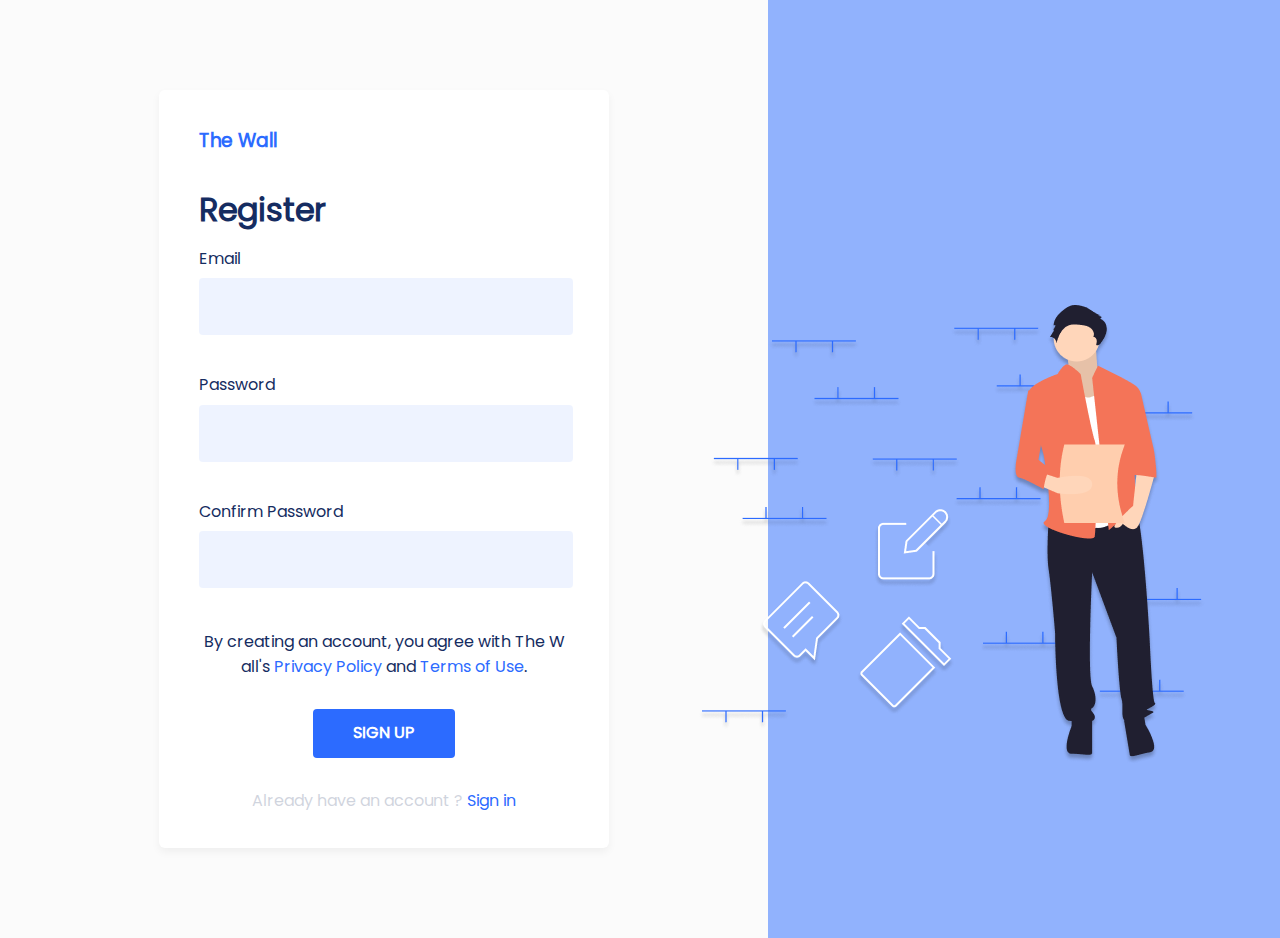
==== views/sign_up.html @ 357ab4b7 "second attempt" ====
<!DOCTYPE html>
<html lang="en">
<head>
    <meta charset="UTF-8">
    <meta http-equiv="X-UA-Compatible" content="IE=edge">
    <meta name="viewport" content="width=device-width, initial-scale=1.0">
    <link rel="icon" type="image/x-icon" href="../assets/images/Group_2019.png">
    <meta name="description" content="Signup form of the wall assignment">
    <meta name="author" content="Alfonso Martin B. Angeles">
    <link rel="stylesheet" href="../assets/css/normalize.css">
    <link rel="stylesheet" href="../assets/css/global.css">
    <link rel="stylesheet" href="../assets/css/sign_up.css">
    <script src="../assets/js/sign_up.js" defer></script>
    <title>The Wall | Sign Up Page</title>
</head>
<body>
    <div class="container">
        <div class="form_container">
            <form id="signup_form">
                <h3>The Wall</h3>
                <h1>Register</h1>
                <div class="form_group">
                    <label for="email_input">Email</label>
                    <input type="text" name="email" id="email_input">
                    <div class="error_message">Incorrect Email</div>
                </div>
                <div class="form_group">
                    <label for="password_input">Password</label>
                    <input type="password" name="password" id="password_input">
                    <div class="error_message">Incorrect Password</div>
                </div>
                <div class="form_group">
                    <label for="confirm_password_input">Confirm Password</label>
                    <input type="password" name="confirm_password" id="confirm_password_input">
                    <div class="error_message">Password does not match</div>
                </div>
                <p>By creating an account, you agree with The W<br>all's <a href="#">Privacy Policy</a> and <a href="#">Terms of Use</a>.</p>
                <button type="submit">SIGN UP</button>
                <p>
                    <span>Already have an account ? </span><a href="./index.html">Sign in</a>
                </p>
            </form>
        </div>
        <div class="illustration_container">
            <img src="../assets/images/Group_2019.png" alt="illustration">
        </div>
    </div>
</body>
</html>
---- assets/css/global.css ----
.button {
  background-color: #2c6bff;
  border: none;
  color: #fff;
  font-weight: bold;
}
.box_container {
  background-color: #fff;
  border-radius: 6px;
  box-shadow: 0px 4px 8px rgba(0, 0, 0, 0.05);
}
.textarea {
  padding: 10px;
  box-sizing: border-box;
  width: 100%;
  resize: none;
  border: 1px solid #dce6ff;
  background-color: #f5f8ff;
  border-radius: 6px;
}
@font-face {
  font-family: Poppins;
  src: url("../fonts/Poppins-Regular.ttf");
}
* {
  font-family: Poppins;
}
body {
  background-color: #fbfbfb;
}
---- assets/css/sign_up.css ----
.button {
  background-color: #2c6bff;
  border: none;
  color: #fff;
  font-weight: bold;
}
.box_container {
  background-color: #fff;
  border-radius: 6px;
  box-shadow: 0px 4px 8px rgba(0, 0, 0, 0.05);
}
.textarea {
  padding: 10px;
  box-sizing: border-box;
  width: 100%;
  resize: none;
  border: 1px solid #dce6ff;
  background-color: #f5f8ff;
  border-radius: 6px;
}
.container {
  display: flex;
  height: 100vh;
  flex-wrap: wrap;
}
.container .form_container {
  flex: 1.5;
}
.container .form_container form {
  background-color: #fff;
  border-radius: 6px;
  box-shadow: 0px 4px 8px rgba(0, 0, 0, 0.05);
  box-sizing: border-box;
  height: 758px;
  margin: 90px auto;
  padding: 40px;
  width: 450px;
  color: #152c61;
}
.container .form_container form h3 {
  color: #2c6bff;
  font-weight: bold;
  margin-top: 0;
}
.container .form_container form h1 {
  color: #152c61;
  margin-top: 40px;
}
.container .form_container form div.form_group {
  margin-block: 20px;
}
.container .form_container form div.form_group > label {
  display: block;
  margin-bottom: 10px;
}
.container .form_container form div.form_group .forgot_password_container {
  align-items: flex-end;
  display: flex;
  justify-content: space-between;
  margin-bottom: 10px;
}
.container .form_container form div.form_group .forgot_password_container a {
  color: rgba(0, 0, 0, 0.5);
  font-size: 14px;
  text-decoration: none;
}
.container .form_container form div.form_group input {
  background-color: rgba(44, 107, 255, 0.08);
  border-radius: 4px;
  border: none;
  height: 55px;
  width: 370px;
}
.container .form_container form div.form_group .error_message {
  color: #e1554c;
  font-size: 14px;
  margin-block: 5px;
  visibility: hidden;
}
.container .form_container form div.form_group .show_error_color {
  background-color: rgba(225, 85, 76, 0.08);
}
.container .form_container form div.form_group .show_error {
  visibility: visible;
}
.container .form_container form button {
  background-color: #2c6bff;
  border: none;
  color: #fff;
  font-weight: bold;
  border-radius: 4px;
  display: block;
  margin: 30px auto;
  padding: 15px 40px;
}
.container .form_container form p {
  text-align: center;
  line-height: normal;
}
.container .form_container form p span {
  opacity: 20%;
}
.container .form_container form p a {
  color: #2c6bff;
  text-decoration: none;
}
.container .illustration_container {
  background-color: rgba(44, 107, 255, 0.51);
  flex: 1;
  position: relative;
}
.container .illustration_container img {
  position: absolute;
  left: -70px;
  top: 300px;
}
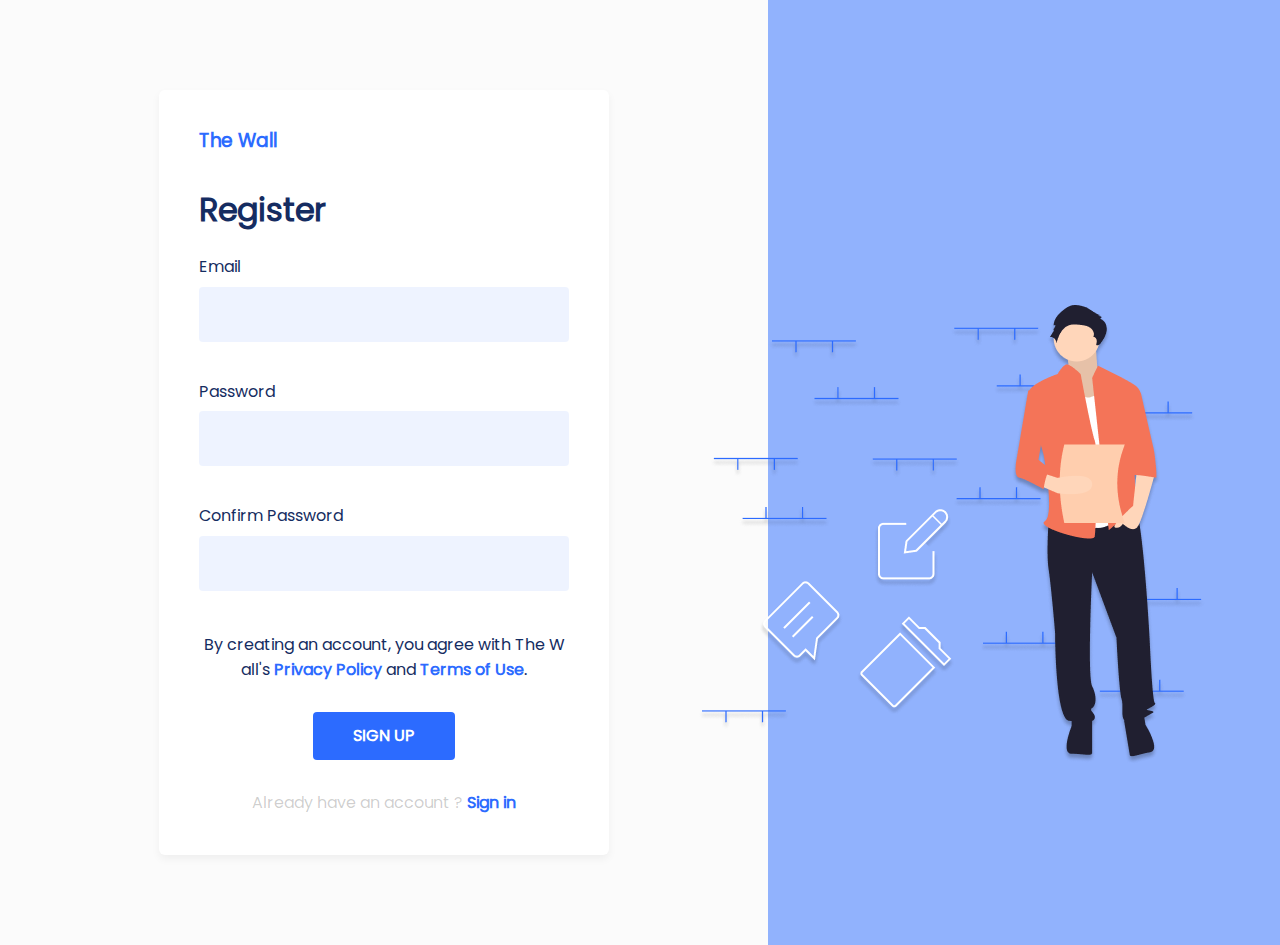
==== commit 0818b15c: "third attempt" ====
--- a/views/sign_up.html
+++ b/views/sign_up.html
@@ -5,37 +5,37 @@
     <meta http-equiv="X-UA-Compatible" content="IE=edge">
     <meta name="viewport" content="width=device-width, initial-scale=1.0">
     <link rel="icon" type="image/x-icon" href="../assets/images/Group_2019.png">
-    <meta name="description" content="Signup form of the wall assignment">
+    <meta name="description" content="Sign up form of the wall assignment">
     <meta name="author" content="Alfonso Martin B. Angeles">
     <link rel="stylesheet" href="../assets/css/normalize.css">
-    <link rel="stylesheet" href="../assets/css/global.css">
     <link rel="stylesheet" href="../assets/css/sign_up.css">
+    <script src="../assets/js/global.js"></script>
     <script src="../assets/js/sign_up.js" defer></script>
     <title>The Wall | Sign Up Page</title>
 </head>
 <body>
     <div class="container">
         <div class="form_container">
-            <form id="signup_form">
+            <form id="signup_form" method="post">
                 <h3>The Wall</h3>
                 <h1>Register</h1>
                 <div class="form_group">
                     <label for="email_input">Email</label>
-                    <input type="text" name="email" id="email_input">
+                    <input type="text" name="email" id="email_input" tabindex="1">
                     <div class="error_message">Incorrect Email</div>
                 </div>
                 <div class="form_group">
                     <label for="password_input">Password</label>
-                    <input type="password" name="password" id="password_input">
+                    <input type="password" name="password" id="password_input" tabindex="2">
                     <div class="error_message">Incorrect Password</div>
                 </div>
                 <div class="form_group">
                     <label for="confirm_password_input">Confirm Password</label>
-                    <input type="password" name="confirm_password" id="confirm_password_input">
+                    <input type="password" name="confirm_password" id="confirm_password_input" tabindex="3">
                     <div class="error_message">Password does not match</div>
                 </div>
                 <p>By creating an account, you agree with The W<br>all's <a href="#">Privacy Policy</a> and <a href="#">Terms of Use</a>.</p>
-                <button type="submit">SIGN UP</button>
+                <button type="submit" tabindex="4">SIGN UP</button>
                 <p>
                     <span>Already have an account ? </span><a href="./index.html">Sign in</a>
                 </p>
--- a/assets/css/sign_up.css
+++ b/assets/css/sign_up.css
@@ -1,107 +1,117 @@
+@font-face {
+  font-family: Poppins;
+  src: url("../fonts/Poppins-Regular.ttf");
+}
+* {
+  font-family: Poppins;
+}
+body {
+  background-color: #fbfbfb;
+}
 .button {
   background-color: #2c6bff;
   border: none;
   color: #fff;
-  font-weight: bold;
+  cursor: pointer;
+  font-weight: 900;
 }
 .box_container {
   background-color: #fff;
   border-radius: 6px;
   box-shadow: 0px 4px 8px rgba(0, 0, 0, 0.05);
 }
-.textarea {
-  padding: 10px;
-  box-sizing: border-box;
-  width: 100%;
-  resize: none;
-  border: 1px solid #dce6ff;
-  background-color: #f5f8ff;
-  border-radius: 6px;
-}
 .container {
   display: flex;
+  flex-wrap: wrap;
   height: 100vh;
-  flex-wrap: wrap;
 }
 .container .form_container {
   flex: 1.5;
 }
-.container .form_container form {
+.container .form_container #signup_form {
   background-color: #fff;
   border-radius: 6px;
   box-shadow: 0px 4px 8px rgba(0, 0, 0, 0.05);
   box-sizing: border-box;
-  height: 758px;
+  color: #152c61;
   margin: 90px auto;
   padding: 40px;
   width: 450px;
-  color: #152c61;
 }
-.container .form_container form h3 {
+.container .form_container #signup_form h3 {
   color: #2c6bff;
-  font-weight: bold;
+  font-weight: 900;
   margin-top: 0;
 }
-.container .form_container form h1 {
-  color: #152c61;
+.container .form_container #signup_form h1 {
+  font-weight: 900;
+  margin-bottom: 30px;
   margin-top: 40px;
 }
-.container .form_container form div.form_group {
+.container .form_container #signup_form .form_group {
   margin-block: 20px;
 }
-.container .form_container form div.form_group > label {
+.container .form_container #signup_form .form_group > label {
   display: block;
   margin-bottom: 10px;
 }
-.container .form_container form div.form_group .forgot_password_container {
+.container .form_container #signup_form .form_group .forgot_password_container {
   align-items: flex-end;
   display: flex;
   justify-content: space-between;
   margin-bottom: 10px;
 }
-.container .form_container form div.form_group .forgot_password_container a {
+.container .form_container #signup_form .form_group .forgot_password_container a {
   color: rgba(0, 0, 0, 0.5);
   font-size: 14px;
   text-decoration: none;
 }
-.container .form_container form div.form_group input {
+.container .form_container #signup_form .form_group input {
   background-color: rgba(44, 107, 255, 0.08);
   border-radius: 4px;
   border: none;
+  box-sizing: border-box;
+  color: #152c61;
   height: 55px;
+  padding-inline: 20px;
   width: 370px;
 }
-.container .form_container form div.form_group .error_message {
+.container .form_container #signup_form .form_group .error_message {
   color: #e1554c;
   font-size: 14px;
   margin-block: 5px;
   visibility: hidden;
 }
-.container .form_container form div.form_group .show_error_color {
+.container .form_container #signup_form .form_group .show_error_message {
+  visibility: visible;
+}
+.container .form_container #signup_form .form_group .show_error_color {
   background-color: rgba(225, 85, 76, 0.08);
 }
-.container .form_container form div.form_group .show_error {
-  visibility: visible;
-}
-.container .form_container form button {
+.container .form_container #signup_form button {
   background-color: #2c6bff;
   border: none;
   color: #fff;
-  font-weight: bold;
+  cursor: pointer;
+  font-weight: 900;
   border-radius: 4px;
   display: block;
   margin: 30px auto;
   padding: 15px 40px;
 }
-.container .form_container form p {
+.container .form_container #signup_form p {
+  color: #152c61;
+  line-height: normal;
+  margin-bottom: 0;
+  margin-top: 20px;
   text-align: center;
-  line-height: normal;
 }
-.container .form_container form p span {
-  opacity: 20%;
+.container .form_container #signup_form p:last-child {
+  color: rgba(0, 0, 0, 0.2);
 }
-.container .form_container form p a {
+.container .form_container #signup_form p a {
   color: #2c6bff;
+  font-weight: 900;
   text-decoration: none;
 }
 .container .illustration_container {
@@ -110,7 +120,7 @@
   position: relative;
 }
 .container .illustration_container img {
+  left: -70px;
   position: absolute;
-  left: -70px;
   top: 300px;
 }
